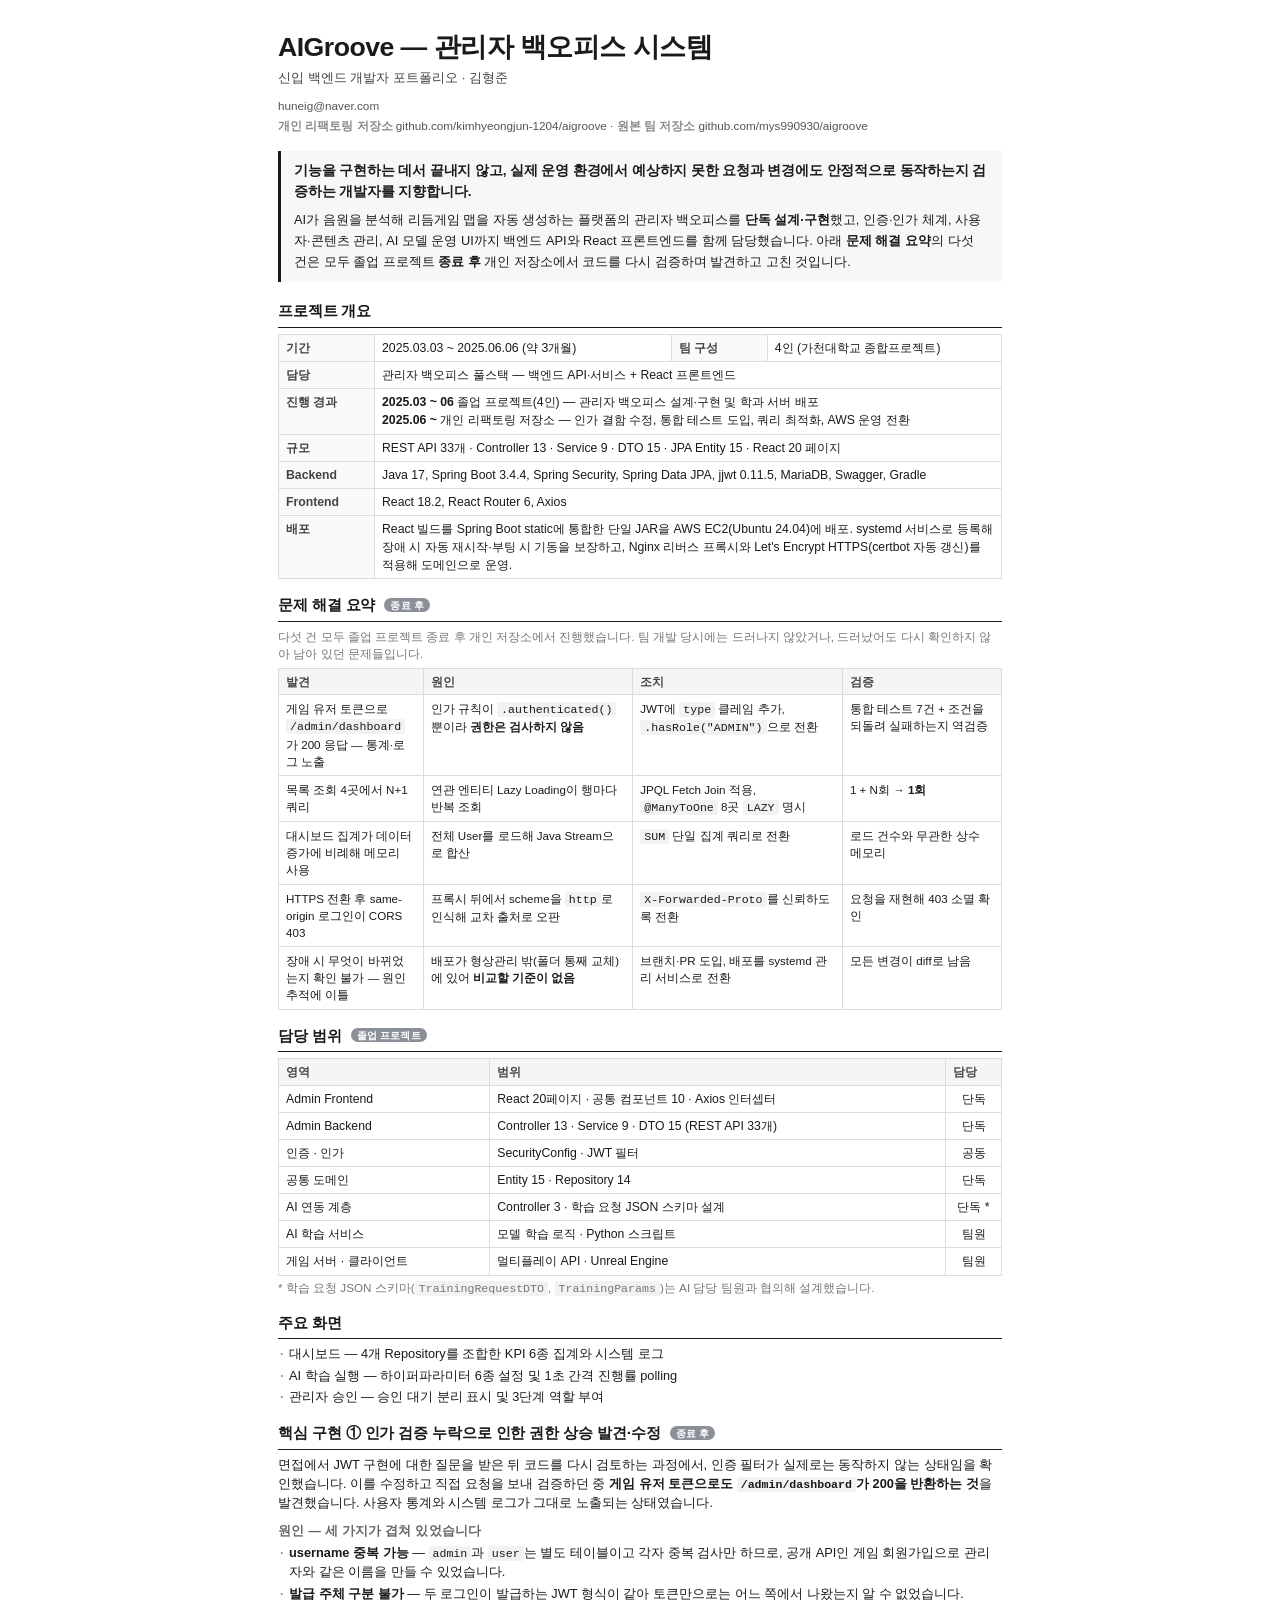
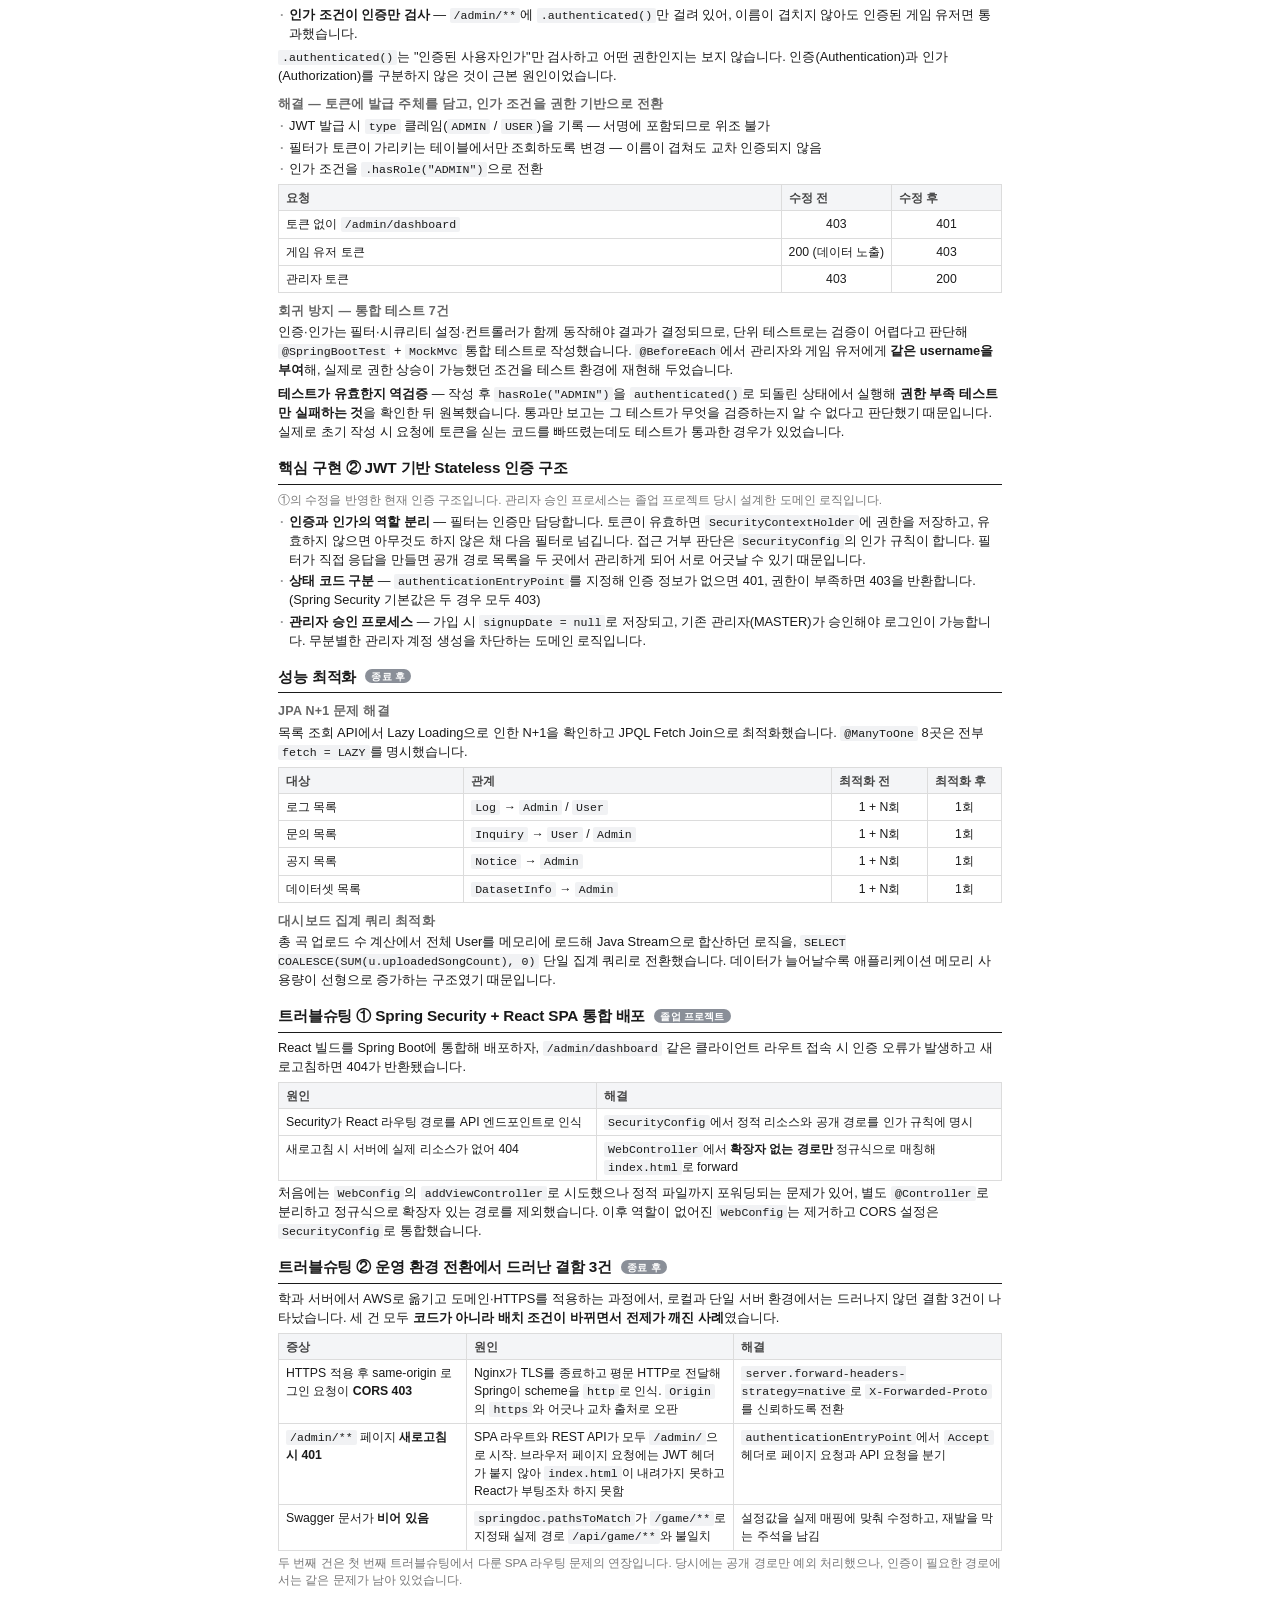
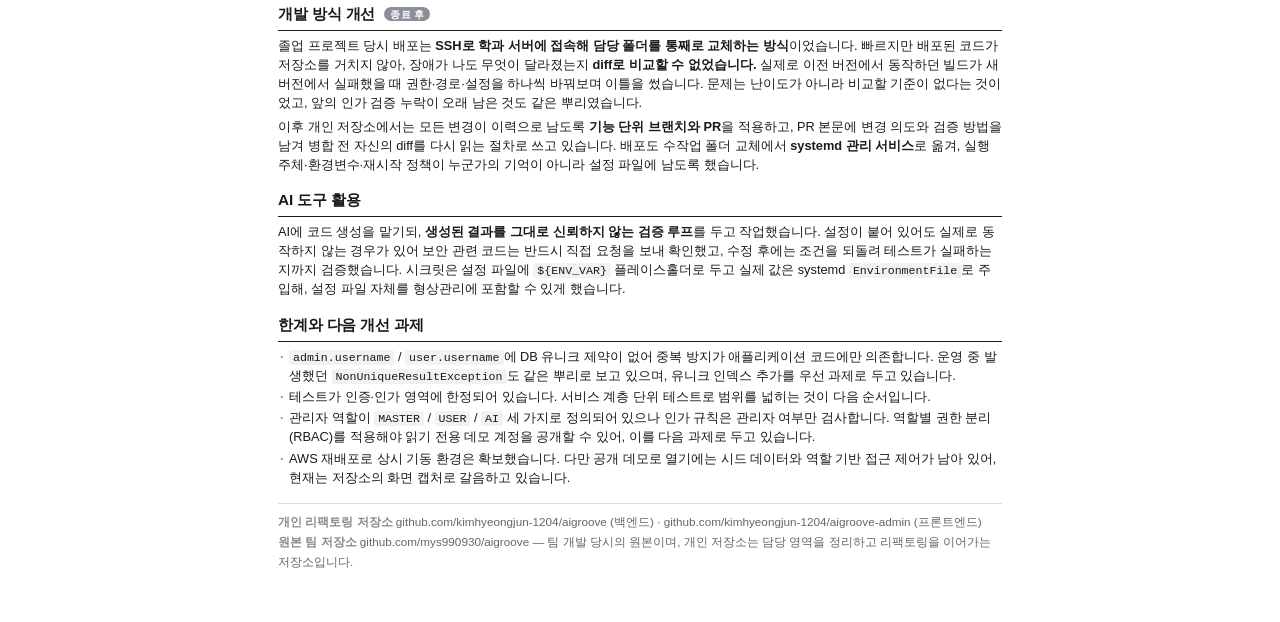
==== docs/portfolio.html @ 5fee409e "docs: 포트폴리오 PDF를 docs/ 에 추가하고 README 에 연결 Co-Authored-By: Claude Opus 5 <noreply@anthropic.com>" ====
<!DOCTYPE html>
<html lang="ko">
<head>
<meta charset="utf-8">
<title>AIGroove — 관리자 백오피스 시스템 · 김형준</title>
<style>
  @page { size: A4; margin: 14mm 15mm; }
  * { box-sizing: border-box; margin: 0; padding: 0; }

  body {
    font-family: "Pretendard", "Apple SD Gothic Neo", "Malgun Gothic", sans-serif;
    font-size: 9.6pt;
    line-height: 1.48;
    color: #1a1a1a;
    max-width: 780px;
    margin: 0 auto;
    padding: 32px 28px;
    -webkit-font-smoothing: antialiased;
  }

  /* ---- 헤더 ---- */
  header { margin-bottom: 16px; }
  h1 { font-size: 20pt; font-weight: 700; letter-spacing: -0.02em; line-height: 1.15; }
  .role { font-size: 10pt; color: #444; margin-top: 5px; font-weight: 500; }
  .contact { font-size: 8.8pt; color: #555; margin-top: 9px; line-height: 1.7; }
  .contact a { color: #555; text-decoration: none; }
  .contact .key { color: #888; font-weight: 700; }

  .summary {
    margin-top: 15px;
    padding: 10px 13px;
    background: #f6f7f9;
    border-left: 3px solid #1a1a1a;
    font-size: 9.6pt;
    line-height: 1.65;
  }

  /* ---- 섹션 ---- */
  h2 {
    font-size: 11.5pt;
    font-weight: 700;
    letter-spacing: -0.01em;
    margin-top: 15px;
    margin-bottom: 6px;
    padding-bottom: 4px;
    border-bottom: 1.5px solid #1a1a1a;
  }
  h2:first-of-type { margin-top: 18px; }

  h3 {
    font-size: 9.4pt;
    font-weight: 700;
    color: #666;
    letter-spacing: 0.02em;
    margin-top: 9px;
    margin-bottom: 3px;
  }

  p { margin-bottom: 5px; }
  p:last-child { margin-bottom: 0; }

  /* ---- 표 ---- */
  table {
    width: 100%;
    border-collapse: collapse;
    margin: 5px 0 3px;
    font-size: 9.2pt;
    page-break-inside: avoid;
  }
  th, td {
    border: 1px solid #dcdcdc;
    padding: 4px 7px;
    text-align: left;
    vertical-align: top;
  }
  th { background: #f4f5f7; font-weight: 700; color: #444; font-size: 8.8pt; }
  td.k { background: #fafafa; font-weight: 700; color: #444; white-space: nowrap; width: 96px; }
  td.c { text-align: center; white-space: nowrap; }

  /* ---- 리스트 ---- */
  ul { list-style: none; margin: 4px 0; }
  li { position: relative; padding-left: 11px; margin-bottom: 2.5px; }
  li::before { content: "·"; position: absolute; left: 2px; color: #999; font-weight: 700; }
  li:last-child { margin-bottom: 0; }

  /* ---- 인라인 ---- */
  code {
    font-family: "D2Coding", "Consolas", "Menlo", monospace;
    font-size: 8.7pt;
    background: #f1f2f4;
    padding: 1px 4px;
    border-radius: 2px;
  }
  strong { font-weight: 700; }
  .note { color: #777; font-size: 8.8pt; }
  .lead {
    display: block;
    font-size: 10.2pt;
    font-weight: 700;
    line-height: 1.5;
    margin-bottom: 7px;
    letter-spacing: -0.01em;
  }
  .tag {
    font-size: 7.6pt;
    font-weight: 700;
    color: #fff;
    background: #8a8f98;
    padding: 1.5px 6px;
    border-radius: 8px;
    vertical-align: 2px;
    letter-spacing: 0.02em;
    margin-left: 5px;
  }
  h2 .tag.now { background: #1a1a1a; }
  table.tight { font-size: 8.7pt; }
  table.tight td { padding: 5px 7px; }
  .new { background: #fff6d9; padding: 0 2px; }

  footer {
    margin-top: 15px;
    padding-top: 8px;
    border-top: 1px solid #ddd;
    font-size: 8.8pt;
    color: #666;
    line-height: 1.7;
  }
  footer .key { color: #888; font-weight: 700; }

  h2 { page-break-after: avoid; }
  h3 { page-break-after: avoid; }

  @media print {
    body { padding: 0; max-width: none; }
  }
</style>
</head>
<body>

<header>
  <h1>AIGroove — 관리자 백오피스 시스템</h1>
  <div class="role">신입 백엔드 개발자 포트폴리오 · 김형준</div>
  <div class="contact">
    huneig@naver.com<br>
    <span class="key">개인 리팩토링 저장소</span> github.com/kimhyeongjun-1204/aigroove
    · <span class="key">원본 팀 저장소</span> github.com/mys990930/aigroove
  </div>
  <div class="summary">
    <span class="lead">기능을 구현하는 데서 끝내지 않고, 실제 운영 환경에서 예상하지 못한 요청과 변경에도
    안정적으로 동작하는지 검증하는 개발자를 지향합니다.</span>
    AI가 음원을 분석해 리듬게임 맵을 자동 생성하는 플랫폼의 관리자 백오피스를 <strong>단독 설계·구현</strong>했고,
    인증·인가 체계, 사용자·콘텐츠 관리, AI 모델 운영 UI까지 백엔드 API와 React 프론트엔드를 함께 담당했습니다.
    아래 <strong>문제 해결 요약</strong>의 다섯 건은 모두 졸업 프로젝트 <strong>종료 후</strong> 개인 저장소에서 코드를 다시 검증하며 발견하고 고친 것입니다.
  </div>
</header>

<h2>프로젝트 개요</h2>
<table>
  <tr><td class="k">기간</td><td>2025.03.03 ~ 2025.06.06 (약 3개월)</td>
      <td class="k">팀 구성</td><td>4인 (가천대학교 종합프로젝트)</td></tr>
  <tr><td class="k">담당</td><td colspan="3">관리자 백오피스 풀스택 — 백엔드 API·서비스 + React 프론트엔드</td></tr>
  <tr><td class="k">진행 경과</td><td colspan="3">
      <strong>2025.03 ~ 06</strong> 졸업 프로젝트(4인) — 관리자 백오피스 설계·구현 및 학과 서버 배포<br>
      <strong>2025.06 ~ </strong> 개인 리팩토링 저장소 — 인가 결함 수정, 통합 테스트 도입, 쿼리 최적화, AWS 운영 전환</td></tr>
  <tr><td class="k">규모</td><td colspan="3">REST API 33개 · Controller 13 · Service 9 · DTO 15 · JPA Entity 15 · React 20 페이지</td></tr>
  <tr><td class="k">Backend</td><td colspan="3">Java 17, Spring Boot 3.4.4, Spring Security, Spring Data JPA, jjwt 0.11.5, MariaDB, Swagger, Gradle</td></tr>
  <tr><td class="k">Frontend</td><td colspan="3">React 18.2, React Router 6, Axios</td></tr>
  <tr><td class="k">배포</td><td colspan="3">React 빌드를 Spring Boot static에 통합한 단일 JAR을 AWS EC2(Ubuntu 24.04)에 배포.
      systemd 서비스로 등록해 장애 시 자동 재시작·부팅 시 기동을 보장하고, Nginx 리버스 프록시와
      Let's Encrypt HTTPS(certbot 자동 갱신)를 적용해 도메인으로 운영.</td></tr>
</table>

<h2>문제 해결 요약 <span class="tag">종료 후</span></h2>
<p class="note">다섯 건 모두 졸업 프로젝트 종료 후 개인 저장소에서 진행했습니다. 팀 개발 당시에는 드러나지 않았거나, 드러났어도 다시 확인하지 않아 남아 있던 문제들입니다.</p>
<table class="tight">
  <tr><th style="width:20%">발견</th><th style="width:29%">원인</th><th style="width:29%">조치</th><th>검증</th></tr>
  <tr>
    <td>게임 유저 토큰으로 <code>/admin/dashboard</code>가 200 응답 — 통계·로그 노출</td>
    <td>인가 규칙이 <code>.authenticated()</code>뿐이라 <strong>권한은 검사하지 않음</strong></td>
    <td>JWT에 <code>type</code> 클레임 추가, <code>.hasRole("ADMIN")</code>으로 전환</td>
    <td>통합 테스트 7건 + 조건을 되돌려 실패하는지 역검증</td>
  </tr>
  <tr>
    <td>목록 조회 4곳에서 N+1 쿼리</td>
    <td>연관 엔티티 Lazy Loading이 행마다 반복 조회</td>
    <td>JPQL Fetch Join 적용, <code>@ManyToOne</code> 8곳 <code>LAZY</code> 명시</td>
    <td>1 + N회 → <strong>1회</strong></td>
  </tr>
  <tr>
    <td>대시보드 집계가 데이터 증가에 비례해 메모리 사용</td>
    <td>전체 User를 로드해 Java Stream으로 합산</td>
    <td><code>SUM</code> 단일 집계 쿼리로 전환</td>
    <td>로드 건수와 무관한 상수 메모리</td>
  </tr>
  <tr>
    <td>HTTPS 전환 후 same-origin 로그인이 CORS 403</td>
    <td>프록시 뒤에서 scheme을 <code>http</code>로 인식해 교차 출처로 오판</td>
    <td><code>X-Forwarded-Proto</code>를 신뢰하도록 전환</td>
    <td>요청을 재현해 403 소멸 확인</td>
  </tr>
  <tr>
    <td>장애 시 무엇이 바뀌었는지 확인 불가 — 원인 추적에 이틀</td>
    <td>배포가 형상관리 밖(폴더 통째 교체)에 있어 <strong>비교할 기준이 없음</strong></td>
    <td>브랜치·PR 도입, 배포를 systemd 관리 서비스로 전환</td>
    <td>모든 변경이 diff로 남음</td>
  </tr>
</table>

<h2>담당 범위 <span class="tag">졸업 프로젝트</span></h2>
<table>
  <tr><th>영역</th><th>범위</th><th style="width:56px">담당</th></tr>
  <tr><td>Admin Frontend</td><td>React 20페이지 · 공통 컴포넌트 10 · Axios 인터셉터</td><td class="c">단독</td></tr>
  <tr><td>Admin Backend</td><td>Controller 13 · Service 9 · DTO 15 (REST API 33개)</td><td class="c">단독</td></tr>
  <tr><td>인증 · 인가</td><td>SecurityConfig · JWT 필터</td><td class="c">공동</td></tr>
  <tr><td>공통 도메인</td><td>Entity 15 · Repository 14</td><td class="c">단독</td></tr>
  <tr><td>AI 연동 계층</td><td>Controller 3 · 학습 요청 JSON 스키마 설계</td><td class="c">단독 *</td></tr>
  <tr><td>AI 학습 서비스</td><td>모델 학습 로직 · Python 스크립트</td><td class="c">팀원</td></tr>
  <tr><td>게임 서버 · 클라이언트</td><td>멀티플레이 API · Unreal Engine</td><td class="c">팀원</td></tr>
</table>
<p class="note">* 학습 요청 JSON 스키마(<code>TrainingRequestDTO</code>, <code>TrainingParams</code>)는 AI 담당 팀원과 협의해 설계했습니다.</p>

<h2>주요 화면</h2>
<ul>
  <li>대시보드 — 4개 Repository를 조합한 KPI 6종 집계와 시스템 로그</li>
  <li>AI 학습 실행 — 하이퍼파라미터 6종 설정 및 1초 간격 진행률 polling</li>
  <li>관리자 승인 — 승인 대기 분리 표시 및 3단계 역할 부여</li>
</ul>

<h2>핵심 구현 ① 인가 검증 누락으로 인한 권한 상승 발견·수정 <span class="tag">종료 후</span></h2>
<p>면접에서 JWT 구현에 대한 질문을 받은 뒤 코드를 다시 검토하는 과정에서, 인증 필터가 실제로는 동작하지 않는 상태임을 확인했습니다.
   이를 수정하고 직접 요청을 보내 검증하던 중 <strong>게임 유저 토큰으로도 <code>/admin/dashboard</code>가 200을 반환하는 것</strong>을 발견했습니다.
   사용자 통계와 시스템 로그가 그대로 노출되는 상태였습니다.</p>

<h3>원인 — 세 가지가 겹쳐 있었습니다</h3>
<ul>
  <li><strong>username 중복 가능</strong> — <code>admin</code>과 <code>user</code>는 별도 테이블이고 각자 중복 검사만 하므로, 공개 API인 게임 회원가입으로 관리자와 같은 이름을 만들 수 있었습니다.</li>
  <li><strong>발급 주체 구분 불가</strong> — 두 로그인이 발급하는 JWT 형식이 같아 토큰만으로는 어느 쪽에서 나왔는지 알 수 없었습니다.</li>
  <li><strong>인가 조건이 인증만 검사</strong> — <code>/admin/**</code>에 <code>.authenticated()</code>만 걸려 있어, 이름이 겹치지 않아도 인증된 게임 유저면 통과했습니다.</li>
</ul>
<p><code>.authenticated()</code>는 "인증된 사용자인가"만 검사하고 어떤 권한인지는 보지 않습니다.
   인증(Authentication)과 인가(Authorization)를 구분하지 않은 것이 근본 원인이었습니다.</p>

<h3>해결 — 토큰에 발급 주체를 담고, 인가 조건을 권한 기반으로 전환</h3>
<ul>
  <li>JWT 발급 시 <code>type</code> 클레임(<code>ADMIN</code> / <code>USER</code>)을 기록 — 서명에 포함되므로 위조 불가</li>
  <li>필터가 토큰이 가리키는 테이블에서만 조회하도록 변경 — 이름이 겹쳐도 교차 인증되지 않음</li>
  <li>인가 조건을 <code>.hasRole("ADMIN")</code>으로 전환</li>
</ul>
<table>
  <tr><th>요청</th><th style="width:110px">수정 전</th><th style="width:110px">수정 후</th></tr>
  <tr><td>토큰 없이 <code>/admin/dashboard</code></td><td class="c">403</td><td class="c">401</td></tr>
  <tr><td>게임 유저 토큰</td><td class="c">200 (데이터 노출)</td><td class="c">403</td></tr>
  <tr><td>관리자 토큰</td><td class="c">403</td><td class="c">200</td></tr>
</table>

<h3>회귀 방지 — 통합 테스트 7건</h3>
<p>인증·인가는 필터·시큐리티 설정·컨트롤러가 함께 동작해야 결과가 결정되므로, 단위 테스트로는 검증이 어렵다고 판단해
   <code>@SpringBootTest</code> + <code>MockMvc</code> 통합 테스트로 작성했습니다.
   <code>@BeforeEach</code>에서 관리자와 게임 유저에게 <strong>같은 username을 부여</strong>해, 실제로 권한 상승이 가능했던 조건을 테스트 환경에 재현해 두었습니다.</p>
<p><strong>테스트가 유효한지 역검증</strong> — 작성 후 <code>hasRole("ADMIN")</code>을 <code>authenticated()</code>로 되돌린 상태에서 실행해
   <strong>권한 부족 테스트만 실패하는 것</strong>을 확인한 뒤 원복했습니다. 통과만 보고는 그 테스트가 무엇을 검증하는지 알 수 없다고 판단했기 때문입니다.
   실제로 초기 작성 시 요청에 토큰을 싣는 코드를 빠뜨렸는데도 테스트가 통과한 경우가 있었습니다.</p>

<h2>핵심 구현 ② JWT 기반 Stateless 인증 구조</h2>
<p class="note">①의 수정을 반영한 현재 인증 구조입니다. 관리자 승인 프로세스는 졸업 프로젝트 당시 설계한 도메인 로직입니다.</p>
<ul>
  <li><strong>인증과 인가의 역할 분리</strong> — 필터는 인증만 담당합니다. 토큰이 유효하면 <code>SecurityContextHolder</code>에 권한을 저장하고,
      유효하지 않으면 아무것도 하지 않은 채 다음 필터로 넘깁니다. 접근 거부 판단은 <code>SecurityConfig</code>의 인가 규칙이 합니다.
      필터가 직접 응답을 만들면 공개 경로 목록을 두 곳에서 관리하게 되어 서로 어긋날 수 있기 때문입니다.</li>
  <li><strong>상태 코드 구분</strong> — <code>authenticationEntryPoint</code>를 지정해 인증 정보가 없으면 401, 권한이 부족하면 403을 반환합니다.
      (Spring Security 기본값은 두 경우 모두 403)</li>
  <li><strong>관리자 승인 프로세스</strong> — 가입 시 <code>signupDate = null</code>로 저장되고, 기존 관리자(MASTER)가 승인해야 로그인이 가능합니다.
      무분별한 관리자 계정 생성을 차단하는 도메인 로직입니다.</li>
</ul>

<h2>성능 최적화 <span class="tag">종료 후</span></h2>
<h3>JPA N+1 문제 해결</h3>
<p>목록 조회 API에서 Lazy Loading으로 인한 N+1을 확인하고 JPQL Fetch Join으로 최적화했습니다.
   <code>@ManyToOne</code> 8곳은 전부 <code>fetch = LAZY</code>를 명시했습니다.</p>
<table>
  <tr><th>대상</th><th>관계</th><th style="width:96px">최적화 전</th><th style="width:74px">최적화 후</th></tr>
  <tr><td>로그 목록</td><td><code>Log</code> → <code>Admin</code> / <code>User</code></td><td class="c">1 + N회</td><td class="c">1회</td></tr>
  <tr><td>문의 목록</td><td><code>Inquiry</code> → <code>User</code> / <code>Admin</code></td><td class="c">1 + N회</td><td class="c">1회</td></tr>
  <tr><td>공지 목록</td><td><code>Notice</code> → <code>Admin</code></td><td class="c">1 + N회</td><td class="c">1회</td></tr>
  <tr><td>데이터셋 목록</td><td><code>DatasetInfo</code> → <code>Admin</code></td><td class="c">1 + N회</td><td class="c">1회</td></tr>
</table>

<h3>대시보드 집계 쿼리 최적화</h3>
<p>총 곡 업로드 수 계산에서 전체 User를 메모리에 로드해 Java Stream으로 합산하던 로직을,
   <code>SELECT COALESCE(SUM(u.uploadedSongCount), 0)</code> 단일 집계 쿼리로 전환했습니다.
   데이터가 늘어날수록 애플리케이션 메모리 사용량이 선형으로 증가하는 구조였기 때문입니다.</p>

<h2>트러블슈팅 ① Spring Security + React SPA 통합 배포 <span class="tag">졸업 프로젝트</span></h2>
<p>React 빌드를 Spring Boot에 통합해 배포하자, <code>/admin/dashboard</code> 같은 클라이언트 라우트 접속 시 인증 오류가 발생하고 새로고침하면 404가 반환됐습니다.</p>
<table>
  <tr><th style="width:44%">원인</th><th>해결</th></tr>
  <tr><td>Security가 React 라우팅 경로를 API 엔드포인트로 인식</td>
      <td><code>SecurityConfig</code>에서 정적 리소스와 공개 경로를 인가 규칙에 명시</td></tr>
  <tr><td>새로고침 시 서버에 실제 리소스가 없어 404</td>
      <td><code>WebController</code>에서 <strong>확장자 없는 경로만</strong> 정규식으로 매칭해 <code>index.html</code>로 forward</td></tr>
</table>
<p>처음에는 <code>WebConfig</code>의 <code>addViewController</code>로 시도했으나 정적 파일까지 포워딩되는 문제가 있어,
   별도 <code>@Controller</code>로 분리하고 정규식으로 확장자 있는 경로를 제외했습니다.
   이후 역할이 없어진 <code>WebConfig</code>는 제거하고 CORS 설정은 <code>SecurityConfig</code>로 통합했습니다.</p>

<h2>트러블슈팅 ② 운영 환경 전환에서 드러난 결함 3건 <span class="tag">종료 후</span></h2>
<p>학과 서버에서 AWS로 옮기고 도메인·HTTPS를 적용하는 과정에서, 로컬과 단일 서버 환경에서는 드러나지 않던 결함 3건이 나타났습니다.
   세 건 모두 <strong>코드가 아니라 배치 조건이 바뀌면서 전제가 깨진 사례</strong>였습니다.</p>
<table>
  <tr><th style="width:26%">증상</th><th style="width:37%">원인</th><th>해결</th></tr>
  <tr>
    <td>HTTPS 적용 후 same-origin 로그인 요청이 <strong>CORS 403</strong></td>
    <td>Nginx가 TLS를 종료하고 평문 HTTP로 전달해 Spring이 scheme을 <code>http</code>로 인식.
        <code>Origin</code>의 <code>https</code>와 어긋나 교차 출처로 오판</td>
    <td><code>server.forward-headers-strategy=native</code>로 <code>X-Forwarded-Proto</code>를 신뢰하도록 전환</td>
  </tr>
  <tr>
    <td><code>/admin/**</code> 페이지 <strong>새로고침 시 401</strong></td>
    <td>SPA 라우트와 REST API가 모두 <code>/admin/</code>으로 시작. 브라우저 페이지 요청에는 JWT 헤더가 붙지 않아
        <code>index.html</code>이 내려가지 못하고 React가 부팅조차 하지 못함</td>
    <td><code>authenticationEntryPoint</code>에서 <code>Accept</code> 헤더로 페이지 요청과 API 요청을 분기</td>
  </tr>
  <tr>
    <td>Swagger 문서가 <strong>비어 있음</strong></td>
    <td><code>springdoc.pathsToMatch</code>가 <code>/game/**</code>로 지정돼 실제 경로 <code>/api/game/**</code>와 불일치</td>
    <td>설정값을 실제 매핑에 맞춰 수정하고, 재발을 막는 주석을 남김</td>
  </tr>
</table>
<p class="note">두 번째 건은 첫 번째 트러블슈팅에서 다룬 SPA 라우팅 문제의 연장입니다. 당시에는 공개 경로만 예외 처리했으나,
   인증이 필요한 경로에서는 같은 문제가 남아 있었습니다.</p>

<h2>개발 방식 개선 <span class="tag">종료 후</span></h2>
<p>졸업 프로젝트 당시 배포는 <strong>SSH로 학과 서버에 접속해 담당 폴더를 통째로 교체하는 방식</strong>이었습니다.
   빠르지만 배포된 코드가 저장소를 거치지 않아, 장애가 나도 무엇이 달라졌는지 <strong>diff로 비교할 수 없었습니다.</strong>
   실제로 이전 버전에서 동작하던 빌드가 새 버전에서 실패했을 때 권한·경로·설정을 하나씩 바꿔보며 이틀을 썼습니다.
   문제는 난이도가 아니라 비교할 기준이 없다는 것이었고, 앞의 인가 검증 누락이 오래 남은 것도 같은 뿌리였습니다.</p>
<p>이후 개인 저장소에서는 모든 변경이 이력으로 남도록 <strong>기능 단위 브랜치와 PR</strong>을 적용하고,
   PR 본문에 변경 의도와 검증 방법을 남겨 병합 전 자신의 diff를 다시 읽는 절차로 쓰고 있습니다.
   배포도 수작업 폴더 교체에서 <strong>systemd 관리 서비스</strong>로 옮겨, 실행 주체·환경변수·재시작 정책이
   누군가의 기억이 아니라 설정 파일에 남도록 했습니다.</p>

<h2>AI 도구 활용</h2>
<p>AI에 코드 생성을 맡기되, <strong>생성된 결과를 그대로 신뢰하지 않는 검증 루프</strong>를 두고 작업했습니다.
   설정이 붙어 있어도 실제로 동작하지 않는 경우가 있어 보안 관련 코드는 반드시 직접 요청을 보내 확인했고,
   수정 후에는 조건을 되돌려 테스트가 실패하는지까지 검증했습니다.
   시크릿은 설정 파일에 <code>${ENV_VAR}</code> 플레이스홀더로 두고 실제 값은 systemd <code>EnvironmentFile</code>로 주입해,
   설정 파일 자체를 형상관리에 포함할 수 있게 했습니다.</p>

<h2>한계와 다음 개선 과제</h2>
<ul>
  <li><code>admin.username</code> / <code>user.username</code>에 DB 유니크 제약이 없어 중복 방지가 애플리케이션 코드에만 의존합니다.
      운영 중 발생했던 <code>NonUniqueResultException</code>도 같은 뿌리로 보고 있으며, 유니크 인덱스 추가를 우선 과제로 두고 있습니다.</li>
  <li>테스트가 인증·인가 영역에 한정되어 있습니다. 서비스 계층 단위 테스트로 범위를 넓히는 것이 다음 순서입니다.</li>
  <li>관리자 역할이 <code>MASTER</code> / <code>USER</code> / <code>AI</code> 세 가지로 정의되어 있으나 인가 규칙은 관리자 여부만 검사합니다.
      역할별 권한 분리(RBAC)를 적용해야 읽기 전용 데모 계정을 공개할 수 있어, 이를 다음 과제로 두고 있습니다.</li>
  <li>AWS 재배포로 상시 기동 환경은 확보했습니다. 다만 공개 데모로 열기에는 시드 데이터와 역할 기반 접근 제어가 남아 있어,
      현재는 저장소의 화면 캡처로 갈음하고 있습니다.</li>
</ul>

<footer>
  <span class="key">개인 리팩토링 저장소</span>
  github.com/kimhyeongjun-1204/aigroove (백엔드) · github.com/kimhyeongjun-1204/aigroove-admin (프론트엔드)<br>
  <span class="key">원본 팀 저장소</span>
  github.com/mys990930/aigroove — 팀 개발 당시의 원본이며, 개인 저장소는 담당 영역을 정리하고 리팩토링을 이어가는 저장소입니다.
</footer>

</body>
</html>
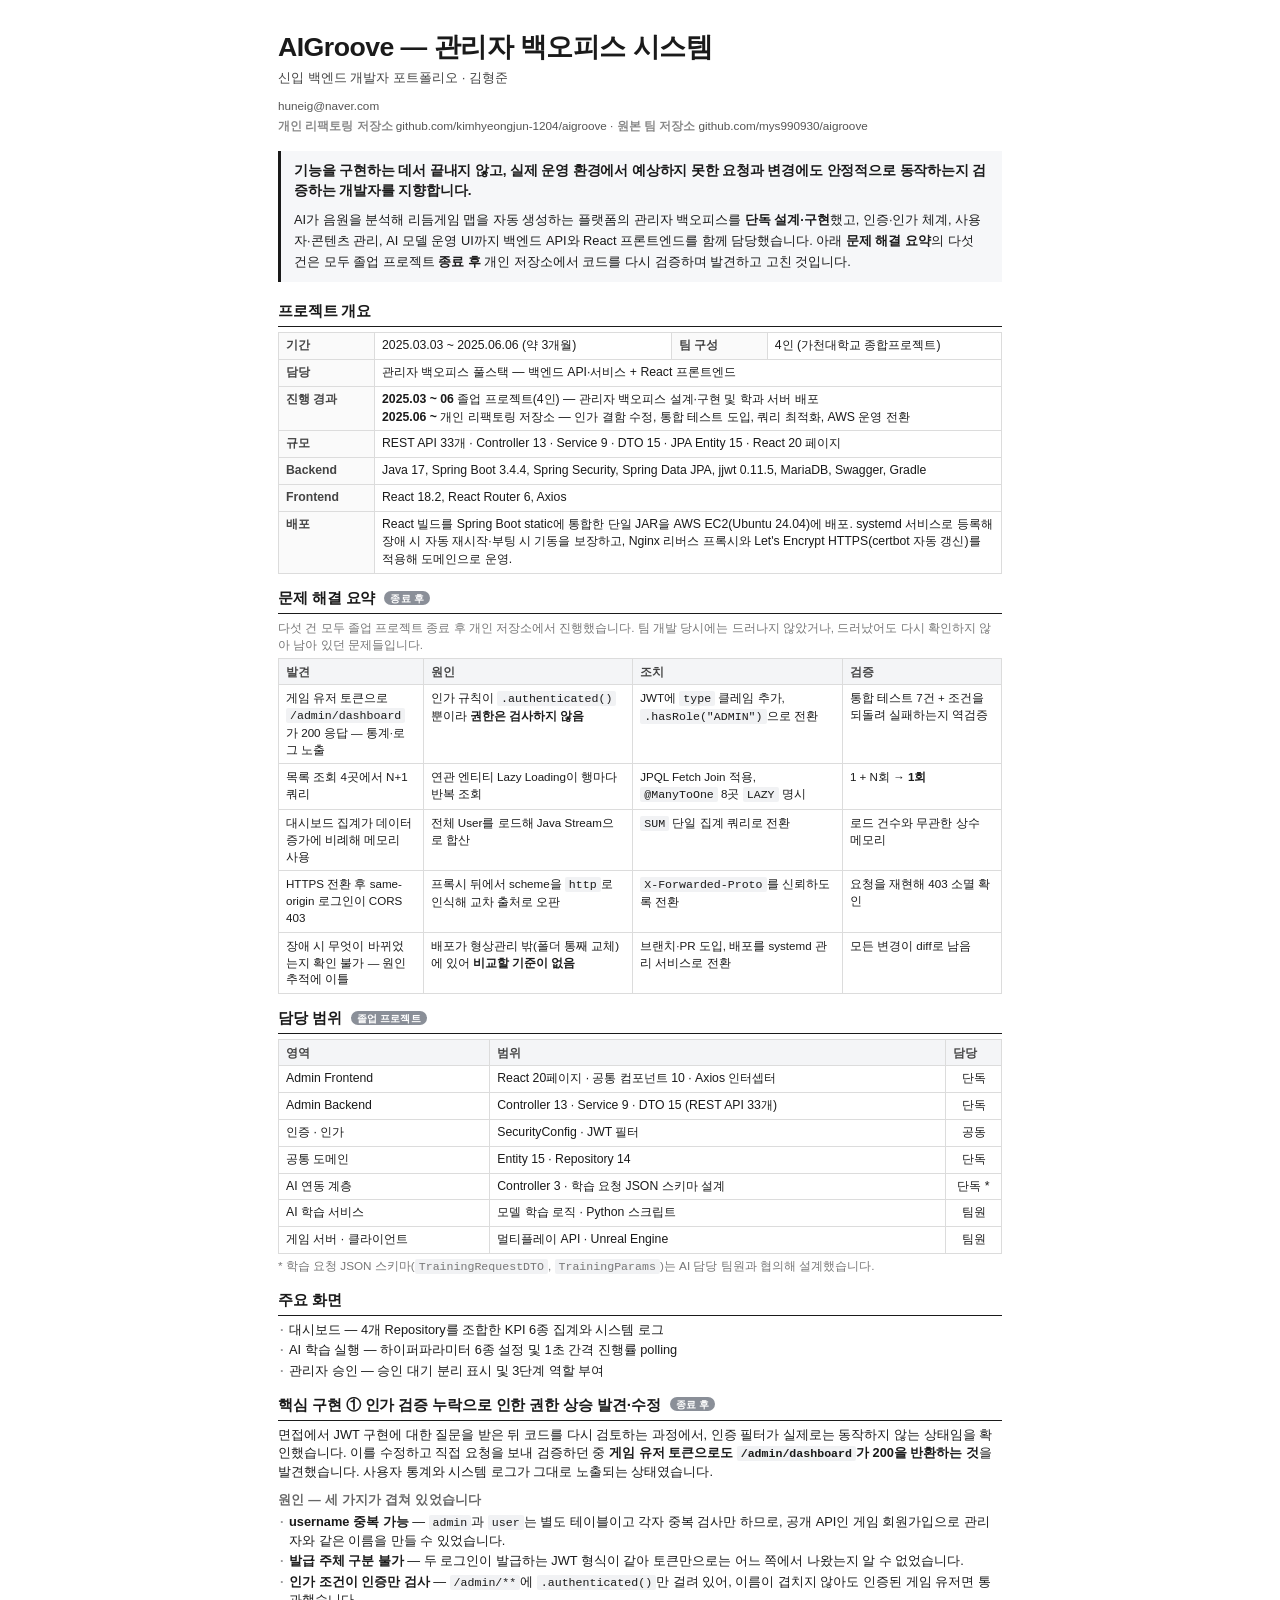
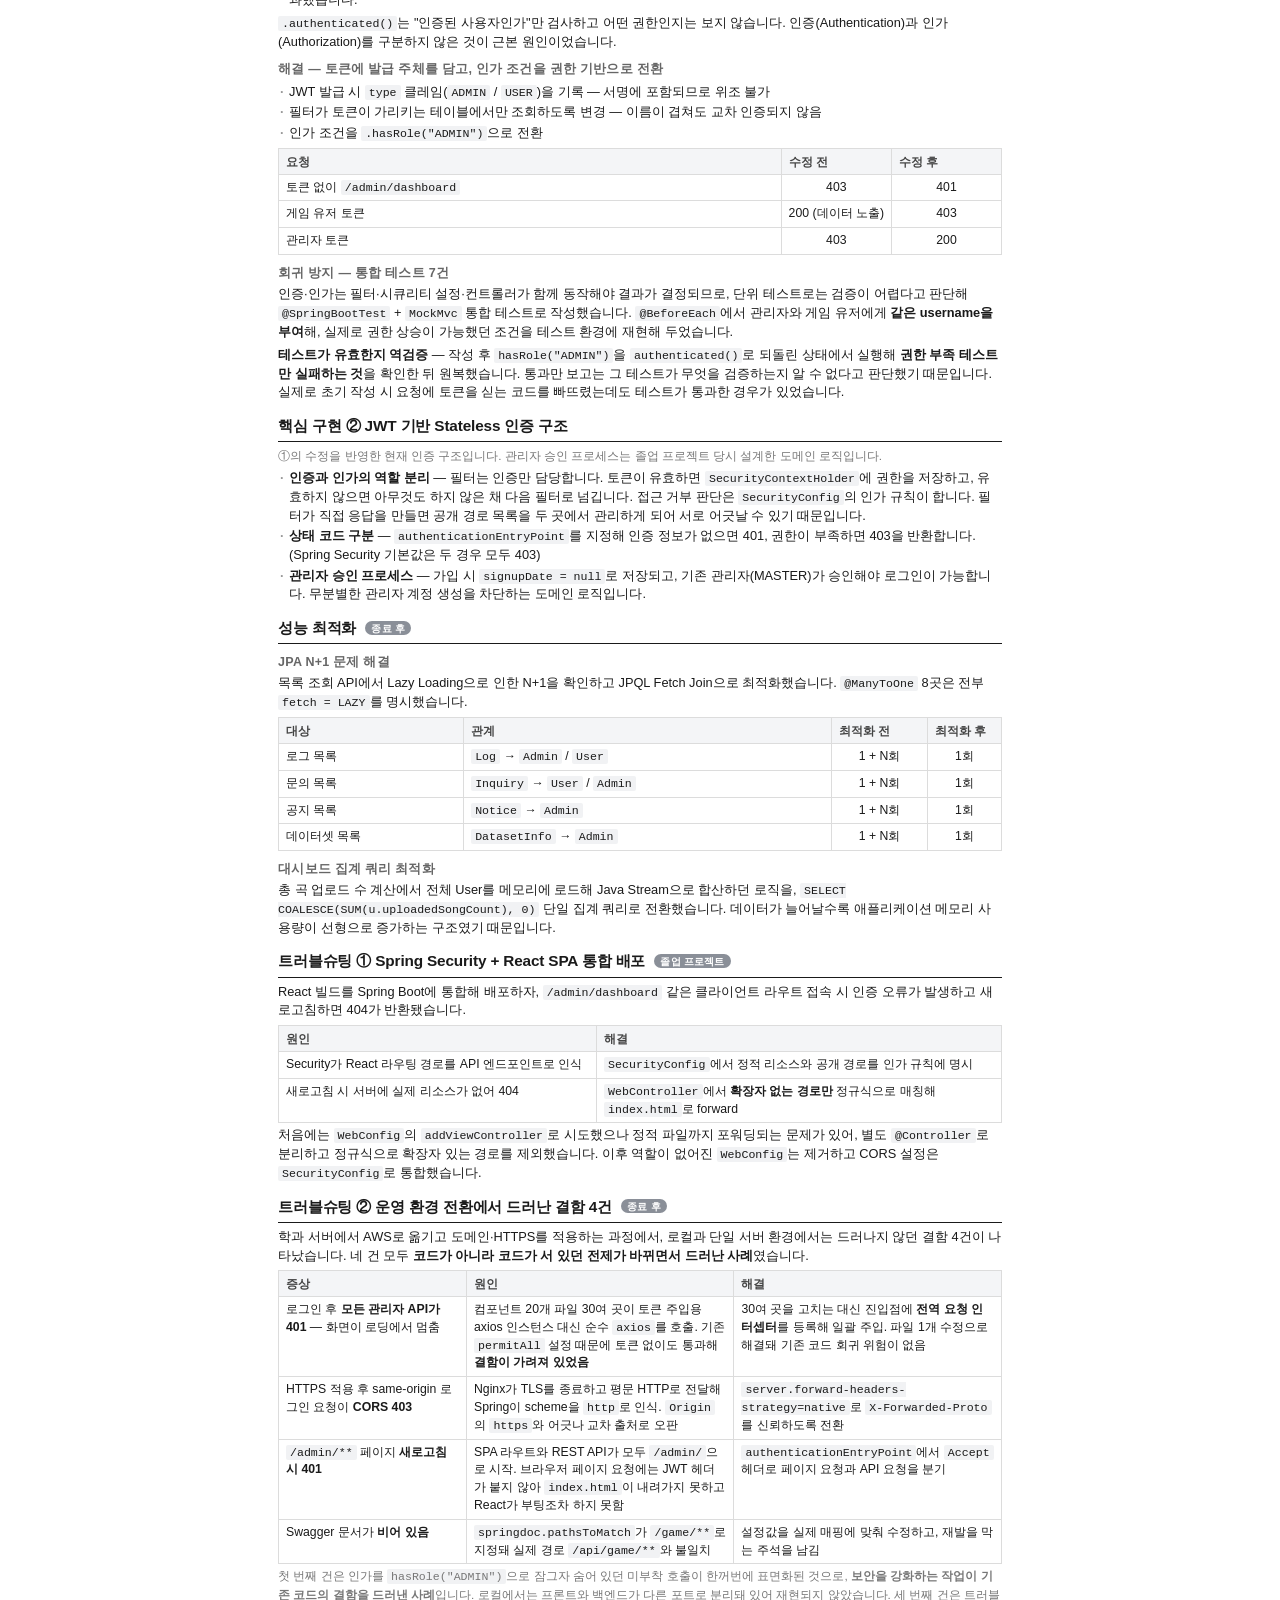
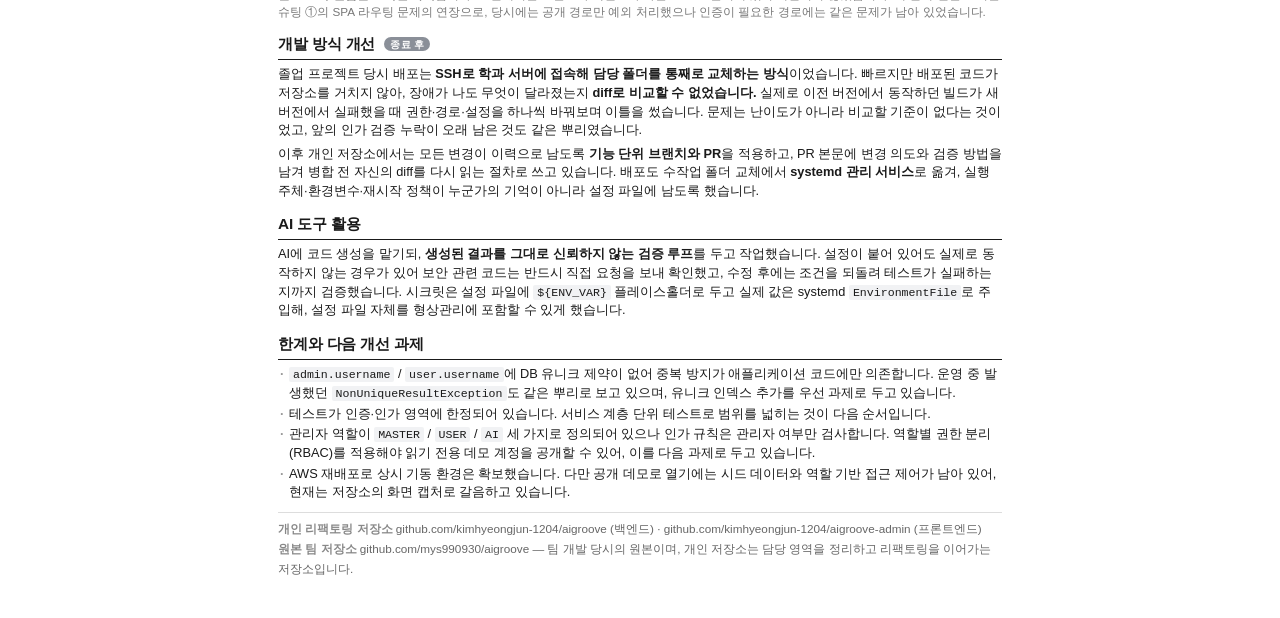
==== commit 292d7bc7: "docs: 포트폴리오에 인증 누락 트러블슈팅 추가 (결함 3건 → 4건) Co-Authored-By: Claude Opus 5 <noreply@anthropic.com>" ====
--- a/docs/portfolio.html
+++ b/docs/portfolio.html
@@ -10,7 +10,7 @@
   body {
     font-family: "Pretendard", "Apple SD Gothic Neo", "Malgun Gothic", sans-serif;
     font-size: 9.6pt;
-    line-height: 1.48;
+    line-height: 1.45;
     color: #1a1a1a;
     max-width: 780px;
     margin: 0 auto;
@@ -40,8 +40,8 @@
     font-size: 11.5pt;
     font-weight: 700;
     letter-spacing: -0.01em;
-    margin-top: 15px;
-    margin-bottom: 6px;
+    margin-top: 13px;
+    margin-bottom: 5px;
     padding-bottom: 4px;
     border-bottom: 1.5px solid #1a1a1a;
   }
@@ -79,7 +79,7 @@
 
   /* ---- 리스트 ---- */
   ul { list-style: none; margin: 4px 0; }
-  li { position: relative; padding-left: 11px; margin-bottom: 2.5px; }
+  li { position: relative; padding-left: 11px; margin-bottom: 2px; }
   li::before { content: "·"; position: absolute; left: 2px; color: #999; font-weight: 700; }
   li:last-child { margin-bottom: 0; }
 
@@ -118,8 +118,8 @@
   .new { background: #fff6d9; padding: 0 2px; }
 
   footer {
-    margin-top: 15px;
-    padding-top: 8px;
+    margin-top: 10px;
+    padding-top: 6px;
     border-top: 1px solid #ddd;
     font-size: 8.8pt;
     color: #666;
@@ -303,11 +303,18 @@
    별도 <code>@Controller</code>로 분리하고 정규식으로 확장자 있는 경로를 제외했습니다.
    이후 역할이 없어진 <code>WebConfig</code>는 제거하고 CORS 설정은 <code>SecurityConfig</code>로 통합했습니다.</p>
 
-<h2>트러블슈팅 ② 운영 환경 전환에서 드러난 결함 3건 <span class="tag">종료 후</span></h2>
-<p>학과 서버에서 AWS로 옮기고 도메인·HTTPS를 적용하는 과정에서, 로컬과 단일 서버 환경에서는 드러나지 않던 결함 3건이 나타났습니다.
-   세 건 모두 <strong>코드가 아니라 배치 조건이 바뀌면서 전제가 깨진 사례</strong>였습니다.</p>
+<h2>트러블슈팅 ② 운영 환경 전환에서 드러난 결함 4건 <span class="tag">종료 후</span></h2>
+<p>학과 서버에서 AWS로 옮기고 도메인·HTTPS를 적용하는 과정에서, 로컬과 단일 서버 환경에서는 드러나지 않던 결함 4건이 나타났습니다.
+   네 건 모두 <strong>코드가 아니라 코드가 서 있던 전제가 바뀌면서 드러난 사례</strong>였습니다.</p>
 <table>
   <tr><th style="width:26%">증상</th><th style="width:37%">원인</th><th>해결</th></tr>
+  <tr>
+    <td>로그인 후 <strong>모든 관리자 API가 401</strong> — 화면이 로딩에서 멈춤</td>
+    <td>컴포넌트 20개 파일 30여 곳이 토큰 주입용 axios 인스턴스 대신 순수 <code>axios</code>를 호출.
+        기존 <code>permitAll</code> 설정 때문에 토큰 없이도 통과해 <strong>결함이 가려져 있었음</strong></td>
+    <td>30여 곳을 고치는 대신 진입점에 <strong>전역 요청 인터셉터</strong>를 등록해 일괄 주입.
+        파일 1개 수정으로 해결돼 기존 코드 회귀 위험이 없음</td>
+  </tr>
   <tr>
     <td>HTTPS 적용 후 same-origin 로그인 요청이 <strong>CORS 403</strong></td>
     <td>Nginx가 TLS를 종료하고 평문 HTTP로 전달해 Spring이 scheme을 <code>http</code>로 인식.
@@ -326,8 +333,9 @@
     <td>설정값을 실제 매핑에 맞춰 수정하고, 재발을 막는 주석을 남김</td>
   </tr>
 </table>
-<p class="note">두 번째 건은 첫 번째 트러블슈팅에서 다룬 SPA 라우팅 문제의 연장입니다. 당시에는 공개 경로만 예외 처리했으나,
-   인증이 필요한 경로에서는 같은 문제가 남아 있었습니다.</p>
+<p class="note">첫 번째 건은 인가를 <code>hasRole("ADMIN")</code>으로 잠그자 숨어 있던 미부착 호출이 한꺼번에 표면화된 것으로,
+   <strong>보안을 강화하는 작업이 기존 코드의 결함을 드러낸 사례</strong>입니다. 로컬에서는 프론트와 백엔드가 다른 포트로 분리돼 있어 재현되지 않았습니다.
+   세 번째 건은 트러블슈팅 ①의 SPA 라우팅 문제의 연장으로, 당시에는 공개 경로만 예외 처리했으나 인증이 필요한 경로에는 같은 문제가 남아 있었습니다.</p>
 
 <h2>개발 방식 개선 <span class="tag">종료 후</span></h2>
 <p>졸업 프로젝트 당시 배포는 <strong>SSH로 학과 서버에 접속해 담당 폴더를 통째로 교체하는 방식</strong>이었습니다.
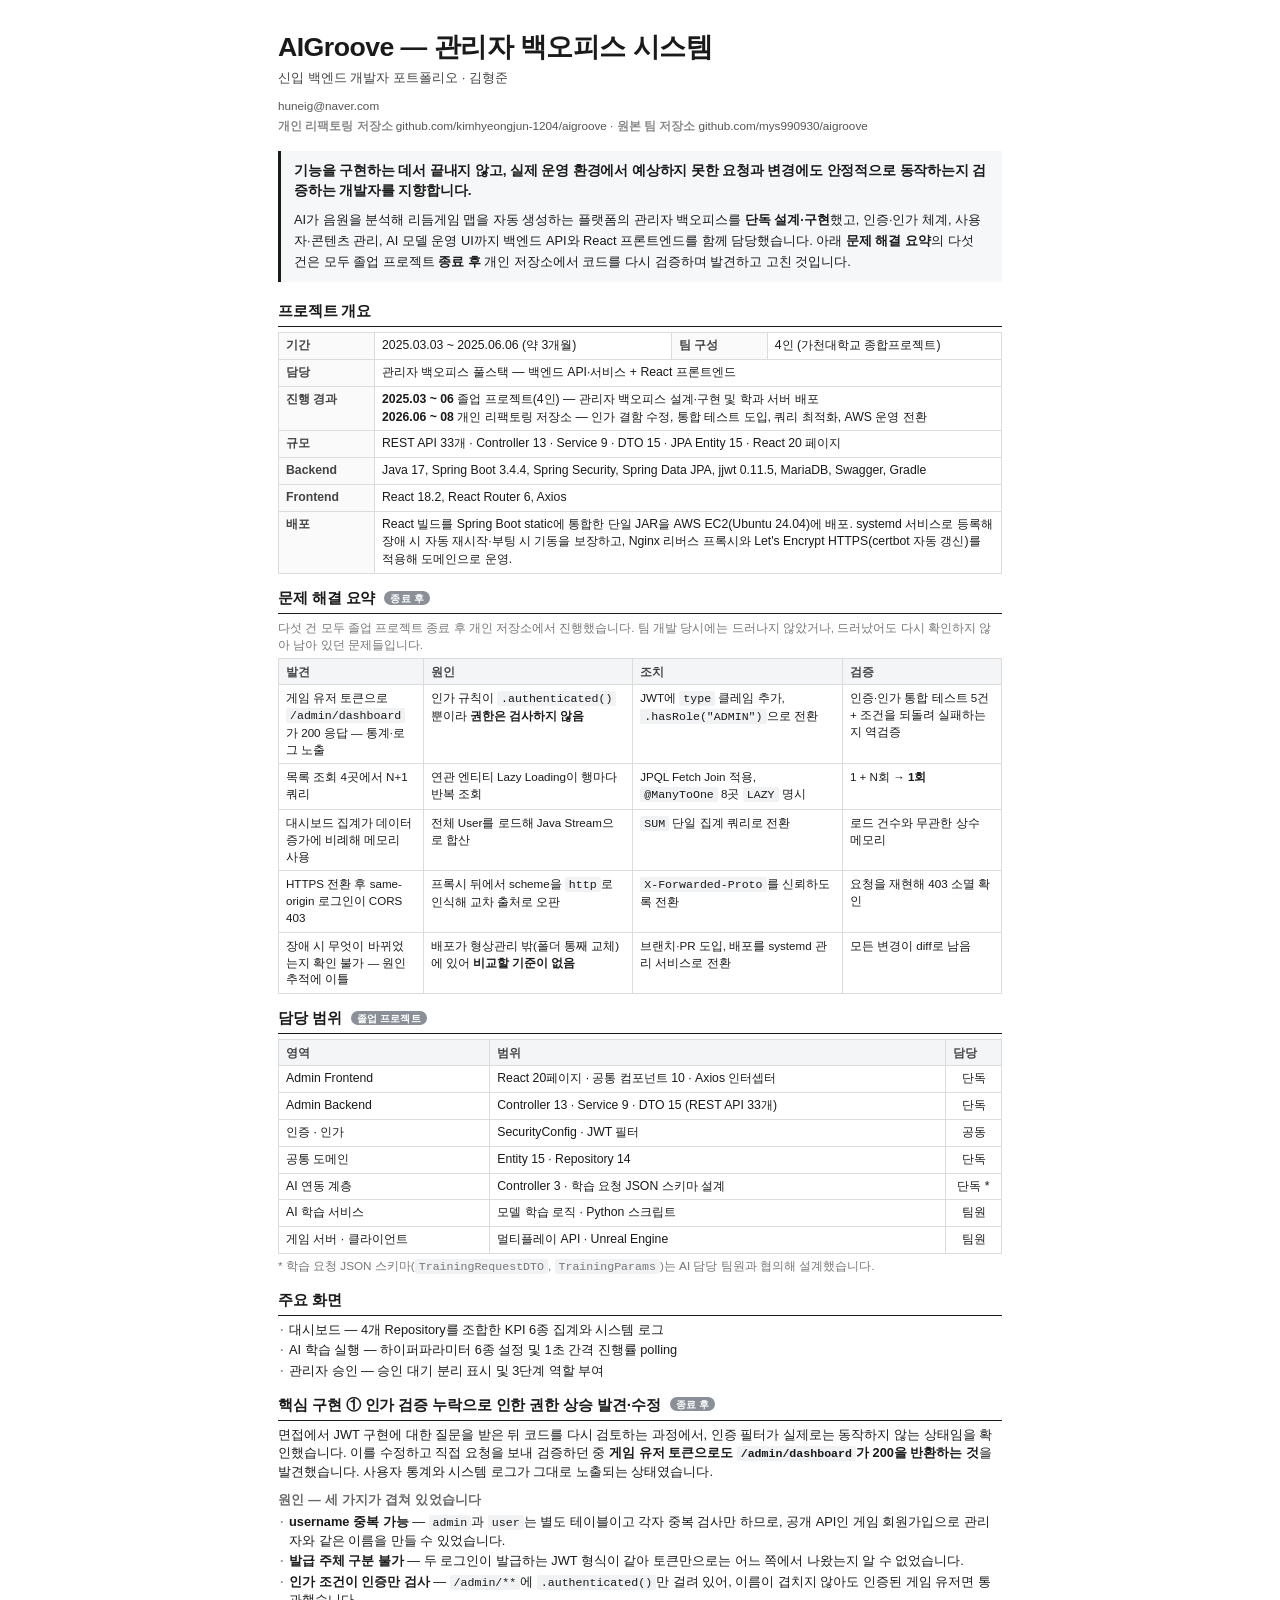
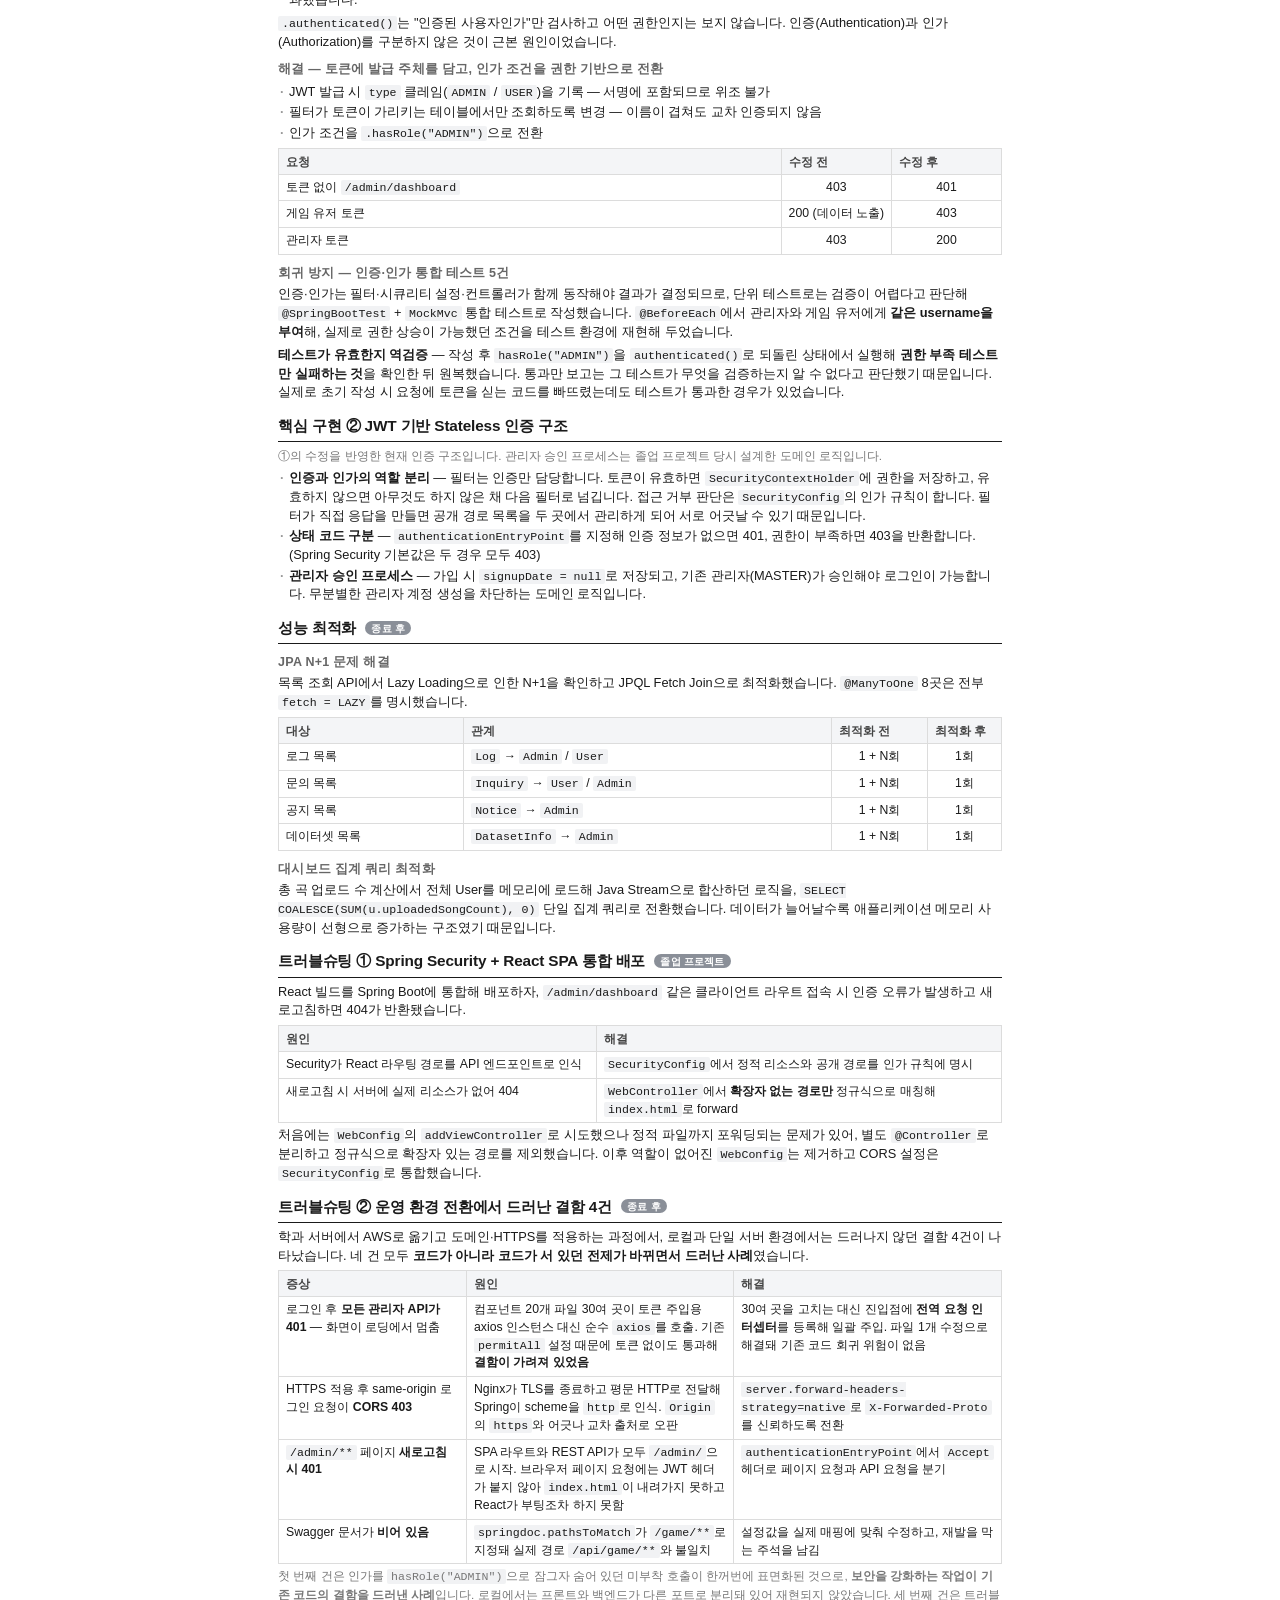
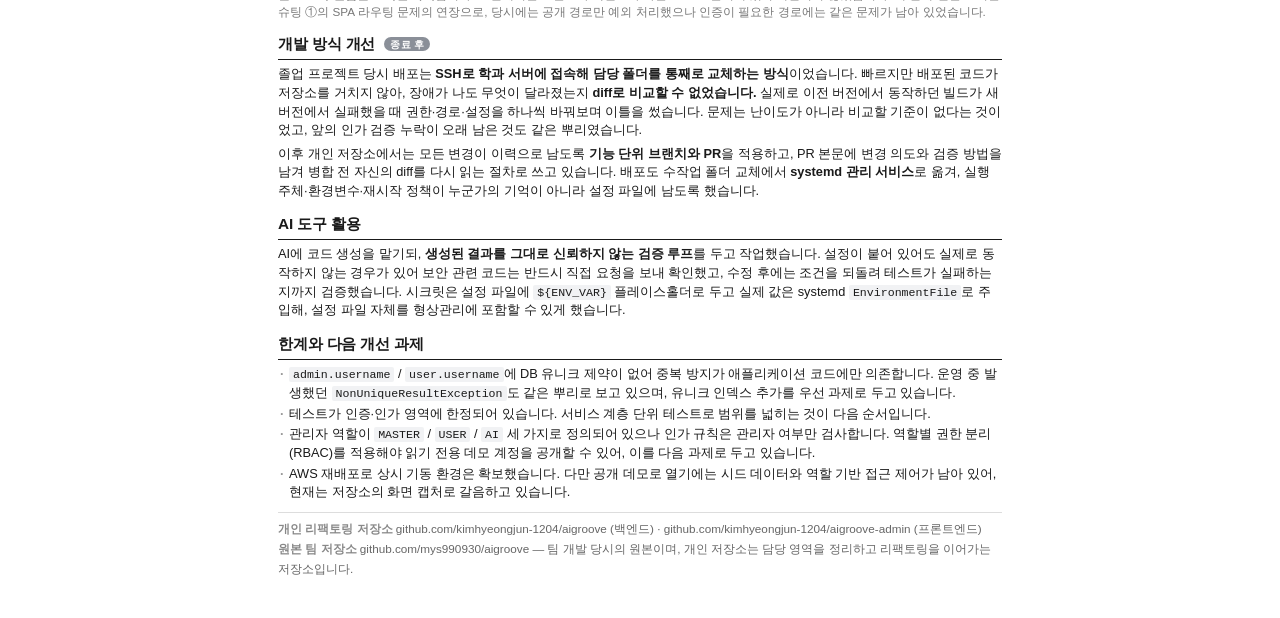
==== commit 2ef95aa2: "docs: 포트폴리오 사실관계 정정 — 개선 시작 시점(2026.06)과 인증·인가 테스트 건수(5건) 커밋 이력상 사후 개선은 2026.06 시작이며, 인증·인가 통합 테스트는 " ====
--- a/docs/portfolio.html
+++ b/docs/portfolio.html
@@ -161,7 +161,7 @@
   <tr><td class="k">담당</td><td colspan="3">관리자 백오피스 풀스택 — 백엔드 API·서비스 + React 프론트엔드</td></tr>
   <tr><td class="k">진행 경과</td><td colspan="3">
       <strong>2025.03 ~ 06</strong> 졸업 프로젝트(4인) — 관리자 백오피스 설계·구현 및 학과 서버 배포<br>
-      <strong>2025.06 ~ </strong> 개인 리팩토링 저장소 — 인가 결함 수정, 통합 테스트 도입, 쿼리 최적화, AWS 운영 전환</td></tr>
+      <strong>2026.06 ~ 08</strong> 개인 리팩토링 저장소 — 인가 결함 수정, 통합 테스트 도입, 쿼리 최적화, AWS 운영 전환</td></tr>
   <tr><td class="k">규모</td><td colspan="3">REST API 33개 · Controller 13 · Service 9 · DTO 15 · JPA Entity 15 · React 20 페이지</td></tr>
   <tr><td class="k">Backend</td><td colspan="3">Java 17, Spring Boot 3.4.4, Spring Security, Spring Data JPA, jjwt 0.11.5, MariaDB, Swagger, Gradle</td></tr>
   <tr><td class="k">Frontend</td><td colspan="3">React 18.2, React Router 6, Axios</td></tr>
@@ -178,7 +178,7 @@
     <td>게임 유저 토큰으로 <code>/admin/dashboard</code>가 200 응답 — 통계·로그 노출</td>
     <td>인가 규칙이 <code>.authenticated()</code>뿐이라 <strong>권한은 검사하지 않음</strong></td>
     <td>JWT에 <code>type</code> 클레임 추가, <code>.hasRole("ADMIN")</code>으로 전환</td>
-    <td>통합 테스트 7건 + 조건을 되돌려 실패하는지 역검증</td>
+    <td>인증·인가 통합 테스트 5건 + 조건을 되돌려 실패하는지 역검증</td>
   </tr>
   <tr>
     <td>목록 조회 4곳에서 N+1 쿼리</td>
@@ -253,7 +253,7 @@
   <tr><td>관리자 토큰</td><td class="c">403</td><td class="c">200</td></tr>
 </table>
 
-<h3>회귀 방지 — 통합 테스트 7건</h3>
+<h3>회귀 방지 — 인증·인가 통합 테스트 5건</h3>
 <p>인증·인가는 필터·시큐리티 설정·컨트롤러가 함께 동작해야 결과가 결정되므로, 단위 테스트로는 검증이 어렵다고 판단해
    <code>@SpringBootTest</code> + <code>MockMvc</code> 통합 테스트로 작성했습니다.
    <code>@BeforeEach</code>에서 관리자와 게임 유저에게 <strong>같은 username을 부여</strong>해, 실제로 권한 상승이 가능했던 조건을 테스트 환경에 재현해 두었습니다.</p>
